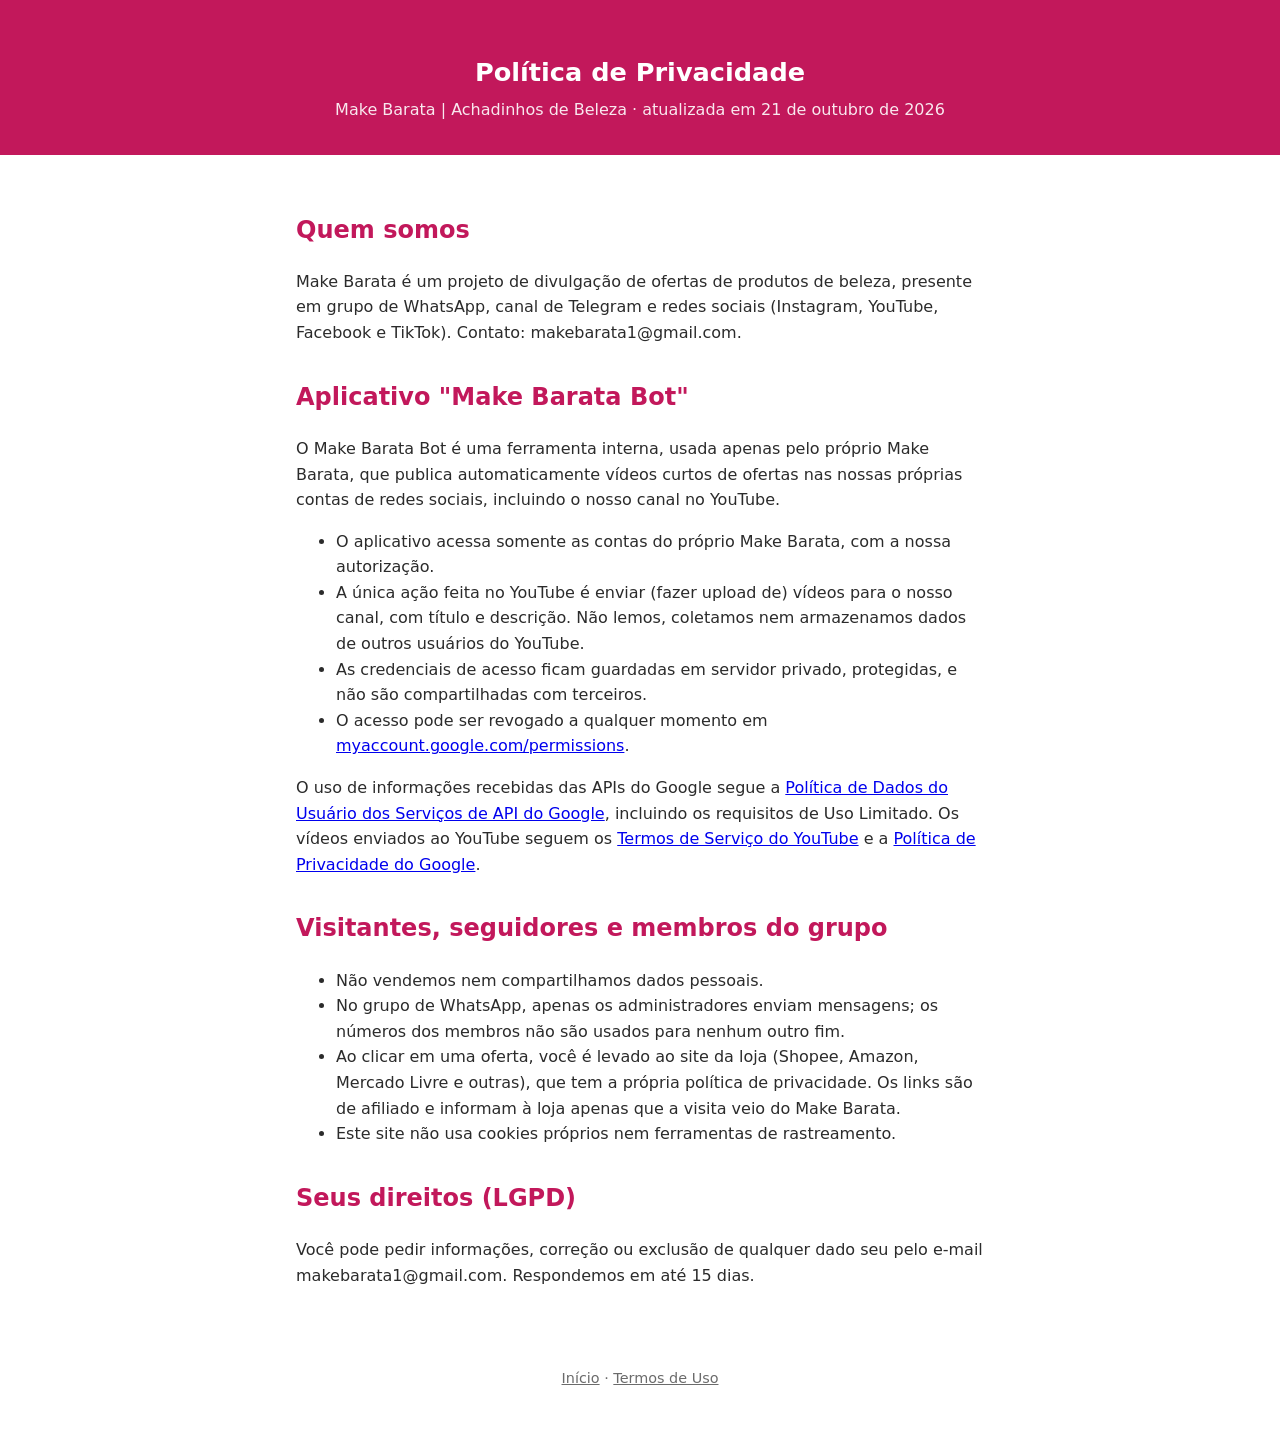
==== privacidade.html @ 516731a8 "Make Barata site: home, privacy policy and terms Co-Authored-By: Claude Opus 5.5 <noreply@anthropic." ====
<!doctype html>
<html lang="pt-BR">
<head>
  <meta charset="utf-8">
  <meta name="viewport" content="width=device-width, initial-scale=1">
  <title>Política de Privacidade | Make Barata</title>
  <link rel="icon" href="logo.jpg">
  <link rel="stylesheet" href="style.css">
</head>
<body>
  <header>
    <h1>Política de Privacidade</h1>
    <p>Make Barata | Achadinhos de Beleza · atualizada em 21 de outubro de 2026</p>
  </header>
  <main>
    <h2>Quem somos</h2>
    <p>Make Barata é um projeto de divulgação de ofertas de produtos de beleza, presente em grupo de WhatsApp,
      canal de Telegram e redes sociais (Instagram, YouTube, Facebook e TikTok). Contato:
      makebarata1@gmail.com.</p>

    <h2>Aplicativo "Make Barata Bot"</h2>
    <p>O Make Barata Bot é uma ferramenta interna, usada apenas pelo próprio Make Barata, que publica
      automaticamente vídeos curtos de ofertas nas nossas próprias contas de redes sociais, incluindo o nosso
      canal no YouTube.</p>
    <ul>
      <li>O aplicativo acessa somente as contas do próprio Make Barata, com a nossa autorização.</li>
      <li>A única ação feita no YouTube é enviar (fazer upload de) vídeos para o nosso canal, com título e
        descrição. Não lemos, coletamos nem armazenamos dados de outros usuários do YouTube.</li>
      <li>As credenciais de acesso ficam guardadas em servidor privado, protegidas, e não são compartilhadas
        com terceiros.</li>
      <li>O acesso pode ser revogado a qualquer momento em
        <a href="https://myaccount.google.com/permissions">myaccount.google.com/permissions</a>.</li>
    </ul>
    <p>O uso de informações recebidas das APIs do Google segue a
      <a href="https://developers.google.com/terms/api-services-user-data-policy">Política de Dados do Usuário
      dos Serviços de API do Google</a>, incluindo os requisitos de Uso Limitado. Os vídeos enviados ao YouTube
      seguem os <a href="https://www.youtube.com/t/terms">Termos de Serviço do YouTube</a> e a
      <a href="https://policies.google.com/privacy">Política de Privacidade do Google</a>.</p>

    <h2>Visitantes, seguidores e membros do grupo</h2>
    <ul>
      <li>Não vendemos nem compartilhamos dados pessoais.</li>
      <li>No grupo de WhatsApp, apenas os administradores enviam mensagens; os números dos membros não são
        usados para nenhum outro fim.</li>
      <li>Ao clicar em uma oferta, você é levado ao site da loja (Shopee, Amazon, Mercado Livre e outras), que tem
        a própria política de privacidade. Os links são de afiliado e informam à loja apenas que a visita veio
        do Make Barata.</li>
      <li>Este site não usa cookies próprios nem ferramentas de rastreamento.</li>
    </ul>

    <h2>Seus direitos (LGPD)</h2>
    <p>Você pode pedir informações, correção ou exclusão de qualquer dado seu pelo e-mail
      makebarata1@gmail.com. Respondemos em até 15 dias.</p>
  </main>
  <footer>
    <p><a href="index.html">Início</a> · <a href="termos.html">Termos de Uso</a></p>
  </footer>
</body>
</html>
---- style.css ----
:root {
  --pink: #c2185b;
  --light: #fce4ec;
  --text: #2b2b2b;
  --muted: #6b6b6b;
  --bg: #ffffff;
}
@media (prefers-color-scheme: dark) {
  :root { --text: #f2f2f2; --muted: #b5b5b5; --bg: #161214; --light: #3a1f2b; }
}
* { box-sizing: border-box; }
body {
  margin: 0;
  font-family: system-ui, -apple-system, "Segoe UI", Roboto, sans-serif;
  color: var(--text);
  background: var(--bg);
  line-height: 1.6;
}
header { background: var(--pink); color: #fff; text-align: center; padding: 40px 16px 32px; }
header img { width: 120px; height: 120px; border-radius: 50%; border: 4px solid #fff; }
header h1 { margin: 12px 0 4px; font-size: 1.6rem; }
header p { margin: 0; opacity: .9; }
main { max-width: 720px; margin: 0 auto; padding: 24px 16px 48px; }
.links { display: grid; gap: 12px; margin: 8px 0 24px; }
.links a {
  display: block; text-align: center; padding: 14px; border-radius: 12px;
  background: var(--light); color: var(--text); text-decoration: none; font-weight: 600;
}
.links a:hover { outline: 2px solid var(--pink); }
h2 { color: var(--pink); margin-top: 32px; }
footer { text-align: center; color: var(--muted); font-size: .9rem; padding: 0 16px 32px; }
footer a { color: var(--muted); }
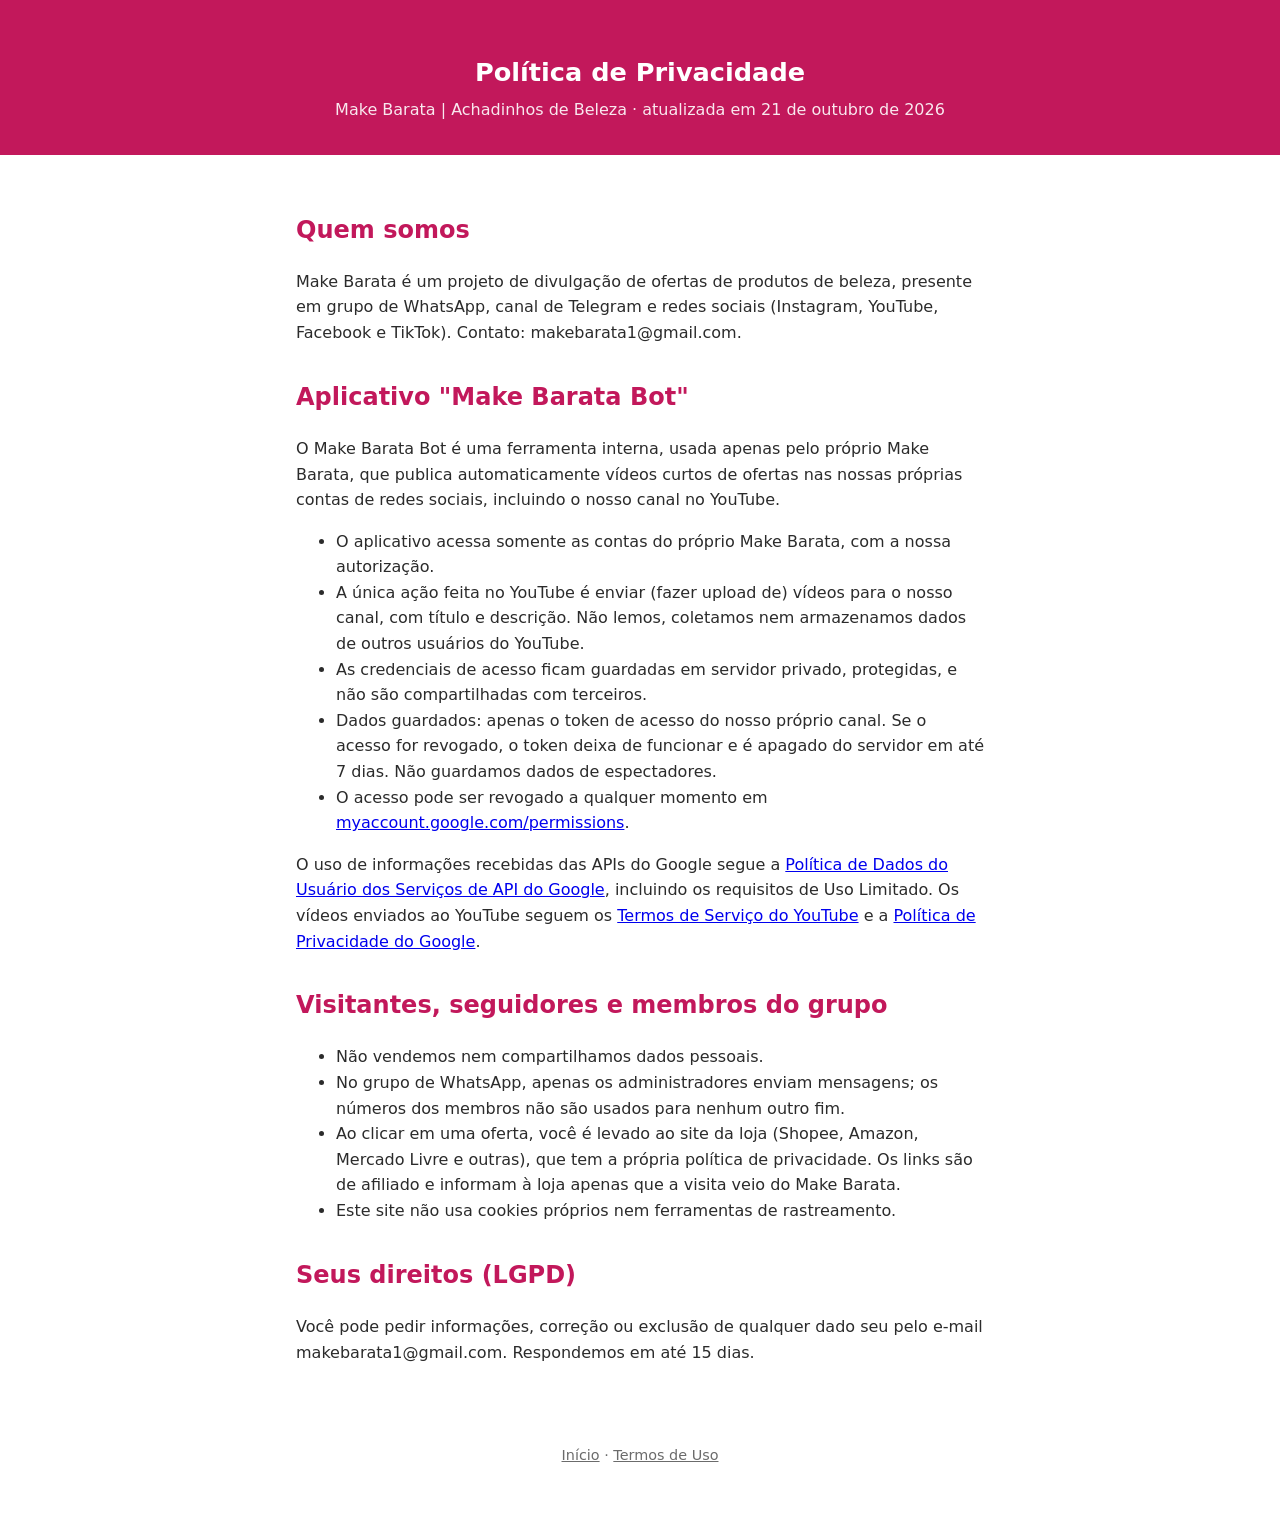
==== commit 60a4de42: "Add YouTube channel link, API usage note and data retention Co-Authored-By: Claude Opus 5.5 <noreply" ====
--- a/privacidade.html
+++ b/privacidade.html
@@ -28,6 +28,8 @@
         descrição. Não lemos, coletamos nem armazenamos dados de outros usuários do YouTube.</li>
       <li>As credenciais de acesso ficam guardadas em servidor privado, protegidas, e não são compartilhadas
         com terceiros.</li>
+      <li>Dados guardados: apenas o token de acesso do nosso próprio canal. Se o acesso for revogado, o token
+        deixa de funcionar e é apagado do servidor em até 7 dias. Não guardamos dados de espectadores.</li>
       <li>O acesso pode ser revogado a qualquer momento em
         <a href="https://myaccount.google.com/permissions">myaccount.google.com/permissions</a>.</li>
     </ul>
